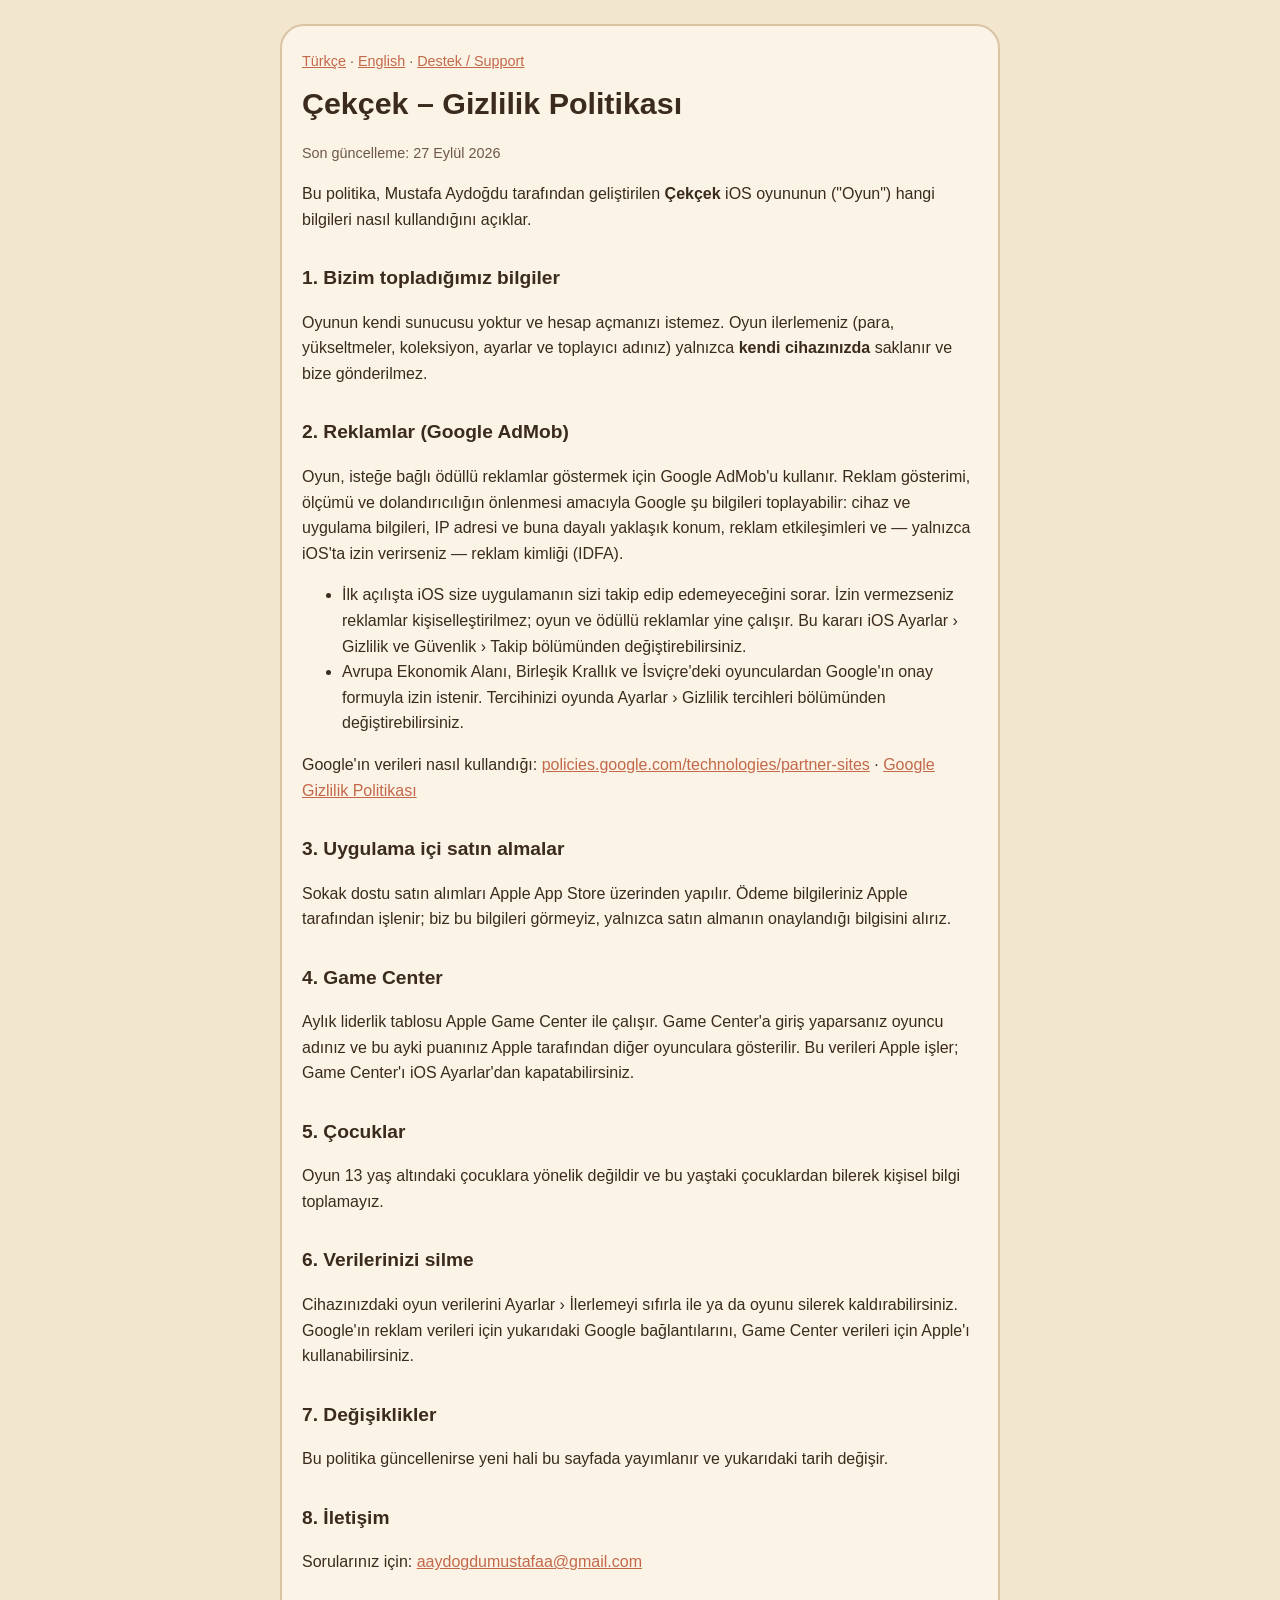
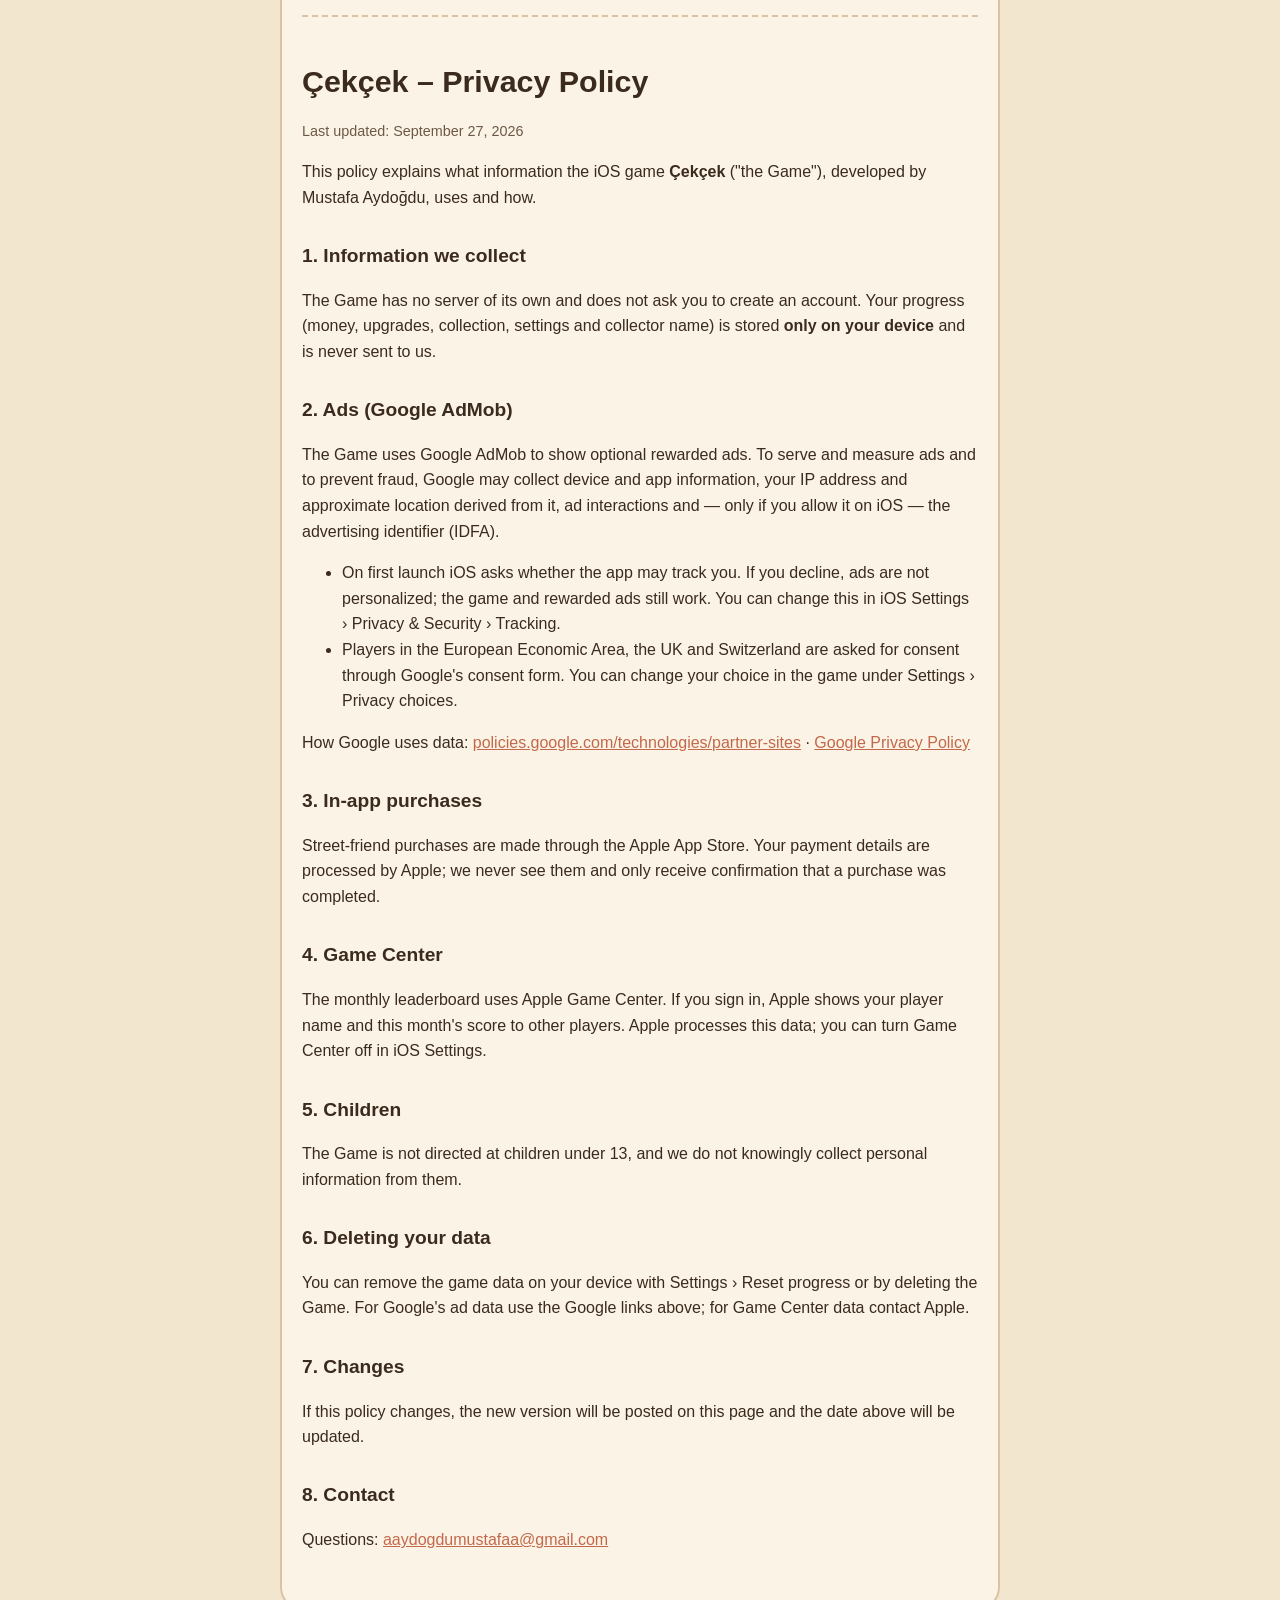
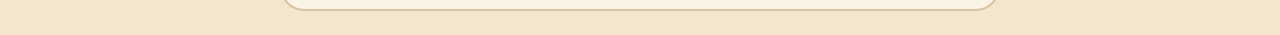
==== cekcek/privacy.html @ 05901439 "Add files via upload" ====
<!doctype html>
<html lang="tr">
<head>
<meta charset="utf-8">
<meta name="viewport" content="width=device-width, initial-scale=1">
<title>Çekçek – Gizlilik Politikası / Privacy Policy</title>
<link rel="stylesheet" href="style.css">
</head>
<body>
<main>
  <nav class="lang"><a href="#tr">Türkçe</a> · <a href="#en">English</a> · <a href="./">Destek / Support</a></nav>

  <section id="tr">
    <h1>Çekçek – Gizlilik Politikası</h1>
    <p class="muted">Son güncelleme: 27 Eylül 2026</p>

    <p>Bu politika, Mustafa Aydoğdu tarafından geliştirilen <strong>Çekçek</strong> iOS oyununun ("Oyun") hangi bilgileri nasıl kullandığını açıklar.</p>

    <h2>1. Bizim topladığımız bilgiler</h2>
    <p>Oyunun kendi sunucusu yoktur ve hesap açmanızı istemez. Oyun ilerlemeniz (para, yükseltmeler, koleksiyon, ayarlar ve toplayıcı adınız) yalnızca <strong>kendi cihazınızda</strong> saklanır ve bize gönderilmez.</p>

    <h2>2. Reklamlar (Google AdMob)</h2>
    <p>Oyun, isteğe bağlı ödüllü reklamlar göstermek için Google AdMob'u kullanır. Reklam gösterimi, ölçümü ve dolandırıcılığın önlenmesi amacıyla Google şu bilgileri toplayabilir: cihaz ve uygulama bilgileri, IP adresi ve buna dayalı yaklaşık konum, reklam etkileşimleri ve — yalnızca iOS'ta izin verirseniz — reklam kimliği (IDFA).</p>
    <ul>
      <li>İlk açılışta iOS size uygulamanın sizi takip edip edemeyeceğini sorar. İzin vermezseniz reklamlar kişiselleştirilmez; oyun ve ödüllü reklamlar yine çalışır. Bu kararı iOS Ayarlar › Gizlilik ve Güvenlik › Takip bölümünden değiştirebilirsiniz.</li>
      <li>Avrupa Ekonomik Alanı, Birleşik Krallık ve İsviçre'deki oyunculardan Google'ın onay formuyla izin istenir. Tercihinizi oyunda Ayarlar › Gizlilik tercihleri bölümünden değiştirebilirsiniz.</li>
    </ul>
    <p>Google'ın verileri nasıl kullandığı: <a href="https://policies.google.com/technologies/partner-sites">policies.google.com/technologies/partner-sites</a> · <a href="https://policies.google.com/privacy">Google Gizlilik Politikası</a></p>

    <h2>3. Uygulama içi satın almalar</h2>
    <p>Sokak dostu satın alımları Apple App Store üzerinden yapılır. Ödeme bilgileriniz Apple tarafından işlenir; biz bu bilgileri görmeyiz, yalnızca satın almanın onaylandığı bilgisini alırız.</p>

    <h2>4. Game Center</h2>
    <p>Aylık liderlik tablosu Apple Game Center ile çalışır. Game Center'a giriş yaparsanız oyuncu adınız ve bu ayki puanınız Apple tarafından diğer oyunculara gösterilir. Bu verileri Apple işler; Game Center'ı iOS Ayarlar'dan kapatabilirsiniz.</p>

    <h2>5. Çocuklar</h2>
    <p>Oyun 13 yaş altındaki çocuklara yönelik değildir ve bu yaştaki çocuklardan bilerek kişisel bilgi toplamayız.</p>

    <h2>6. Verilerinizi silme</h2>
    <p>Cihazınızdaki oyun verilerini Ayarlar › İlerlemeyi sıfırla ile ya da oyunu silerek kaldırabilirsiniz. Google'ın reklam verileri için yukarıdaki Google bağlantılarını, Game Center verileri için Apple'ı kullanabilirsiniz.</p>

    <h2>7. Değişiklikler</h2>
    <p>Bu politika güncellenirse yeni hali bu sayfada yayımlanır ve yukarıdaki tarih değişir.</p>

    <h2>8. İletişim</h2>
    <p>Sorularınız için: <a href="mailto:aaydogdumustafaa@gmail.com">aaydogdumustafaa@gmail.com</a></p>
  </section>

  <hr>

  <section id="en" lang="en">
    <h1>Çekçek – Privacy Policy</h1>
    <p class="muted">Last updated: September 27, 2026</p>

    <p>This policy explains what information the iOS game <strong>Çekçek</strong> ("the Game"), developed by Mustafa Aydoğdu, uses and how.</p>

    <h2>1. Information we collect</h2>
    <p>The Game has no server of its own and does not ask you to create an account. Your progress (money, upgrades, collection, settings and collector name) is stored <strong>only on your device</strong> and is never sent to us.</p>

    <h2>2. Ads (Google AdMob)</h2>
    <p>The Game uses Google AdMob to show optional rewarded ads. To serve and measure ads and to prevent fraud, Google may collect device and app information, your IP address and approximate location derived from it, ad interactions and — only if you allow it on iOS — the advertising identifier (IDFA).</p>
    <ul>
      <li>On first launch iOS asks whether the app may track you. If you decline, ads are not personalized; the game and rewarded ads still work. You can change this in iOS Settings › Privacy &amp; Security › Tracking.</li>
      <li>Players in the European Economic Area, the UK and Switzerland are asked for consent through Google's consent form. You can change your choice in the game under Settings › Privacy choices.</li>
    </ul>
    <p>How Google uses data: <a href="https://policies.google.com/technologies/partner-sites">policies.google.com/technologies/partner-sites</a> · <a href="https://policies.google.com/privacy">Google Privacy Policy</a></p>

    <h2>3. In-app purchases</h2>
    <p>Street-friend purchases are made through the Apple App Store. Your payment details are processed by Apple; we never see them and only receive confirmation that a purchase was completed.</p>

    <h2>4. Game Center</h2>
    <p>The monthly leaderboard uses Apple Game Center. If you sign in, Apple shows your player name and this month's score to other players. Apple processes this data; you can turn Game Center off in iOS Settings.</p>

    <h2>5. Children</h2>
    <p>The Game is not directed at children under 13, and we do not knowingly collect personal information from them.</p>

    <h2>6. Deleting your data</h2>
    <p>You can remove the game data on your device with Settings › Reset progress or by deleting the Game. For Google's ad data use the Google links above; for Game Center data contact Apple.</p>

    <h2>7. Changes</h2>
    <p>If this policy changes, the new version will be posted on this page and the date above will be updated.</p>

    <h2>8. Contact</h2>
    <p>Questions: <a href="mailto:aaydogdumustafaa@gmail.com">aaydogdumustafaa@gmail.com</a></p>
  </section>
</main>
</body>
</html>
---- cekcek/style.css ----
:root {
  --paper: #F3E6CE;
  --card: #FBF4E6;
  --edge: #D9C3A3;
  --ink: #3B2A1E;
  --soft: #6E5847;
  --accent: #C3684A;
}
@media (prefers-color-scheme: dark) {
  :root { --paper: #231A14; --card: #2E231B; --edge: #4A3A2E; --ink: #F3E6CE; --soft: #C9B59A; --accent: #E3906F; }
}
* { box-sizing: border-box; }
body {
  margin: 0;
  background: var(--paper);
  color: var(--ink);
  font: 16px/1.6 -apple-system, BlinkMacSystemFont, "Segoe UI", Roboto, sans-serif;
}
main {
  max-width: 720px;
  margin: 24px auto;
  padding: 24px 20px 40px;
  background: var(--card);
  border: 2px solid var(--edge);
  border-radius: 24px;
}
@media (max-width: 760px) { main { margin: 0; border-radius: 0; border-width: 0; } }
h1 { font-size: 1.9rem; margin: 0.2em 0 0.3em; }
h2 { font-size: 1.2rem; margin-top: 1.6em; }
h3 { font-size: 1rem; margin-bottom: 0.2em; }
a { color: var(--accent); }
.lead { font-size: 1.1rem; }
.muted { color: var(--soft); font-size: 0.9rem; }
.lang { font-size: 0.9rem; color: var(--soft); }
hr { border: 0; border-top: 2px dashed var(--edge); margin: 40px 0; }
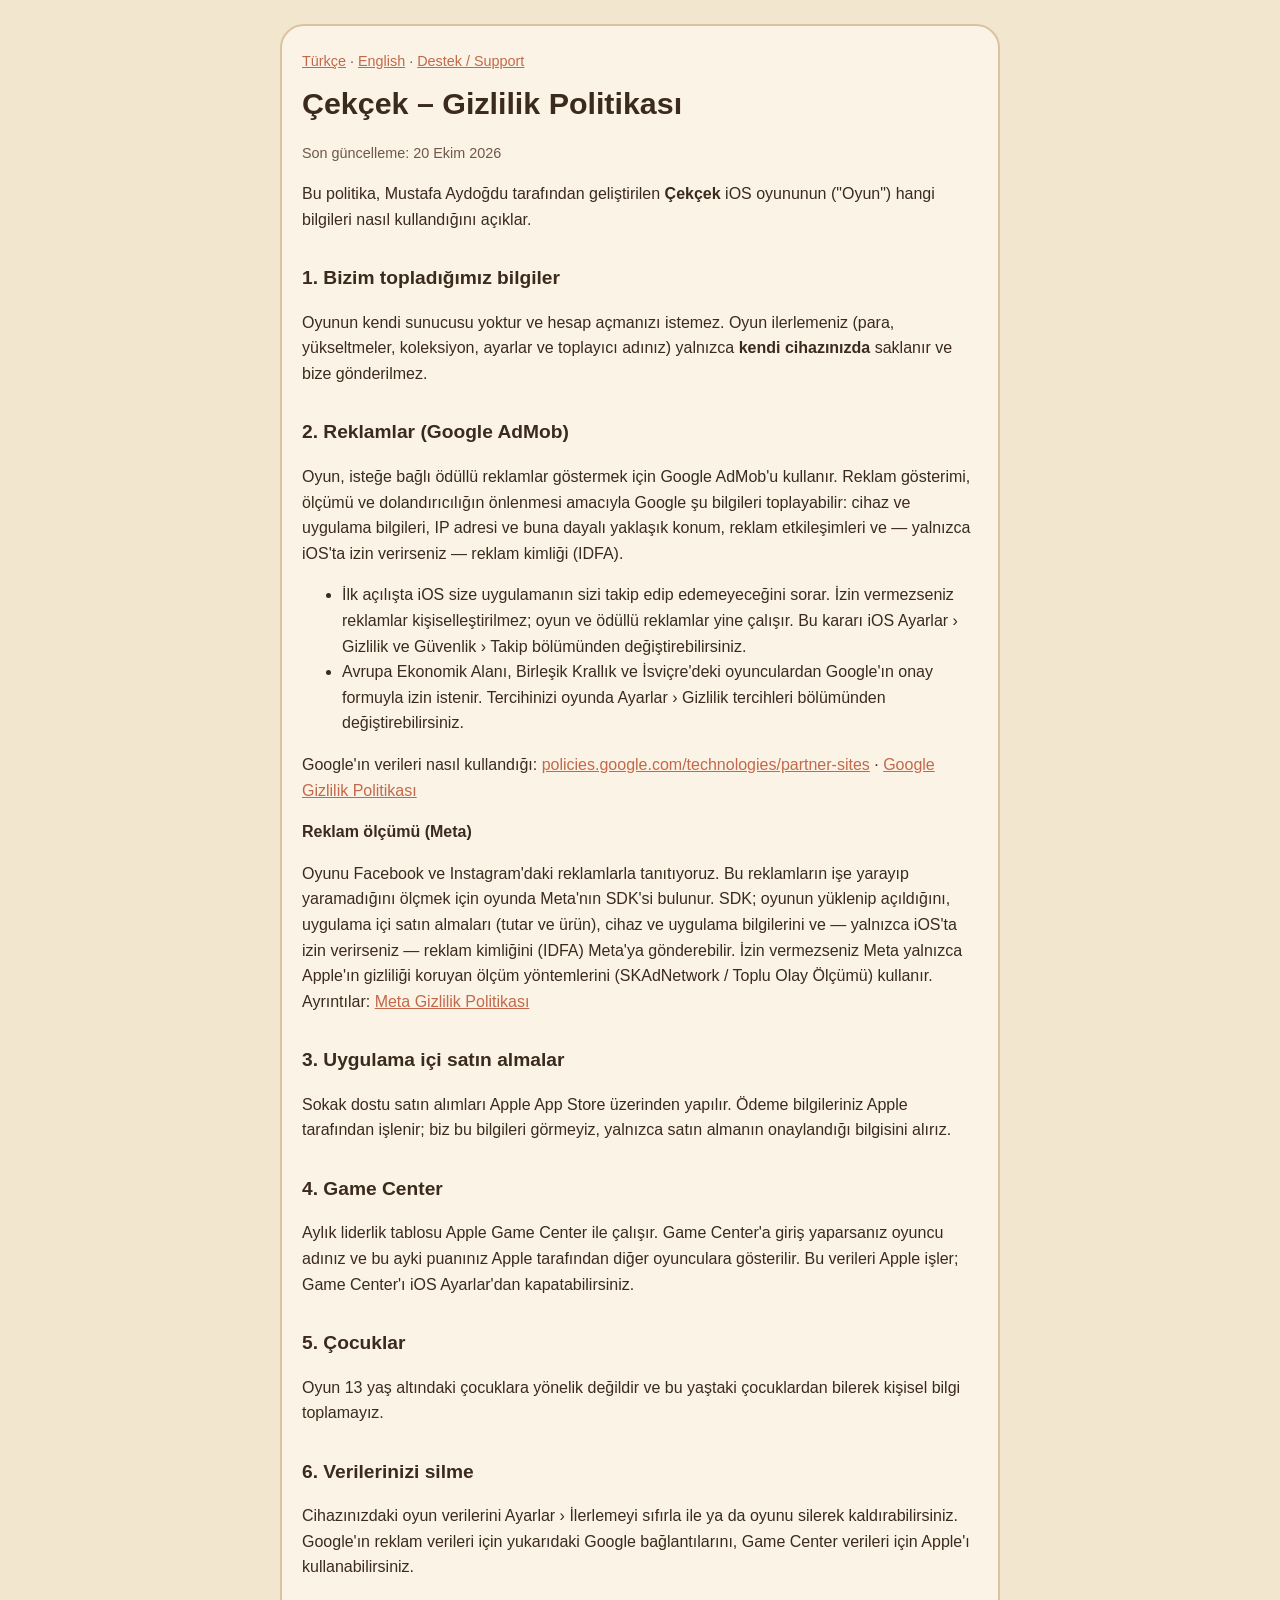
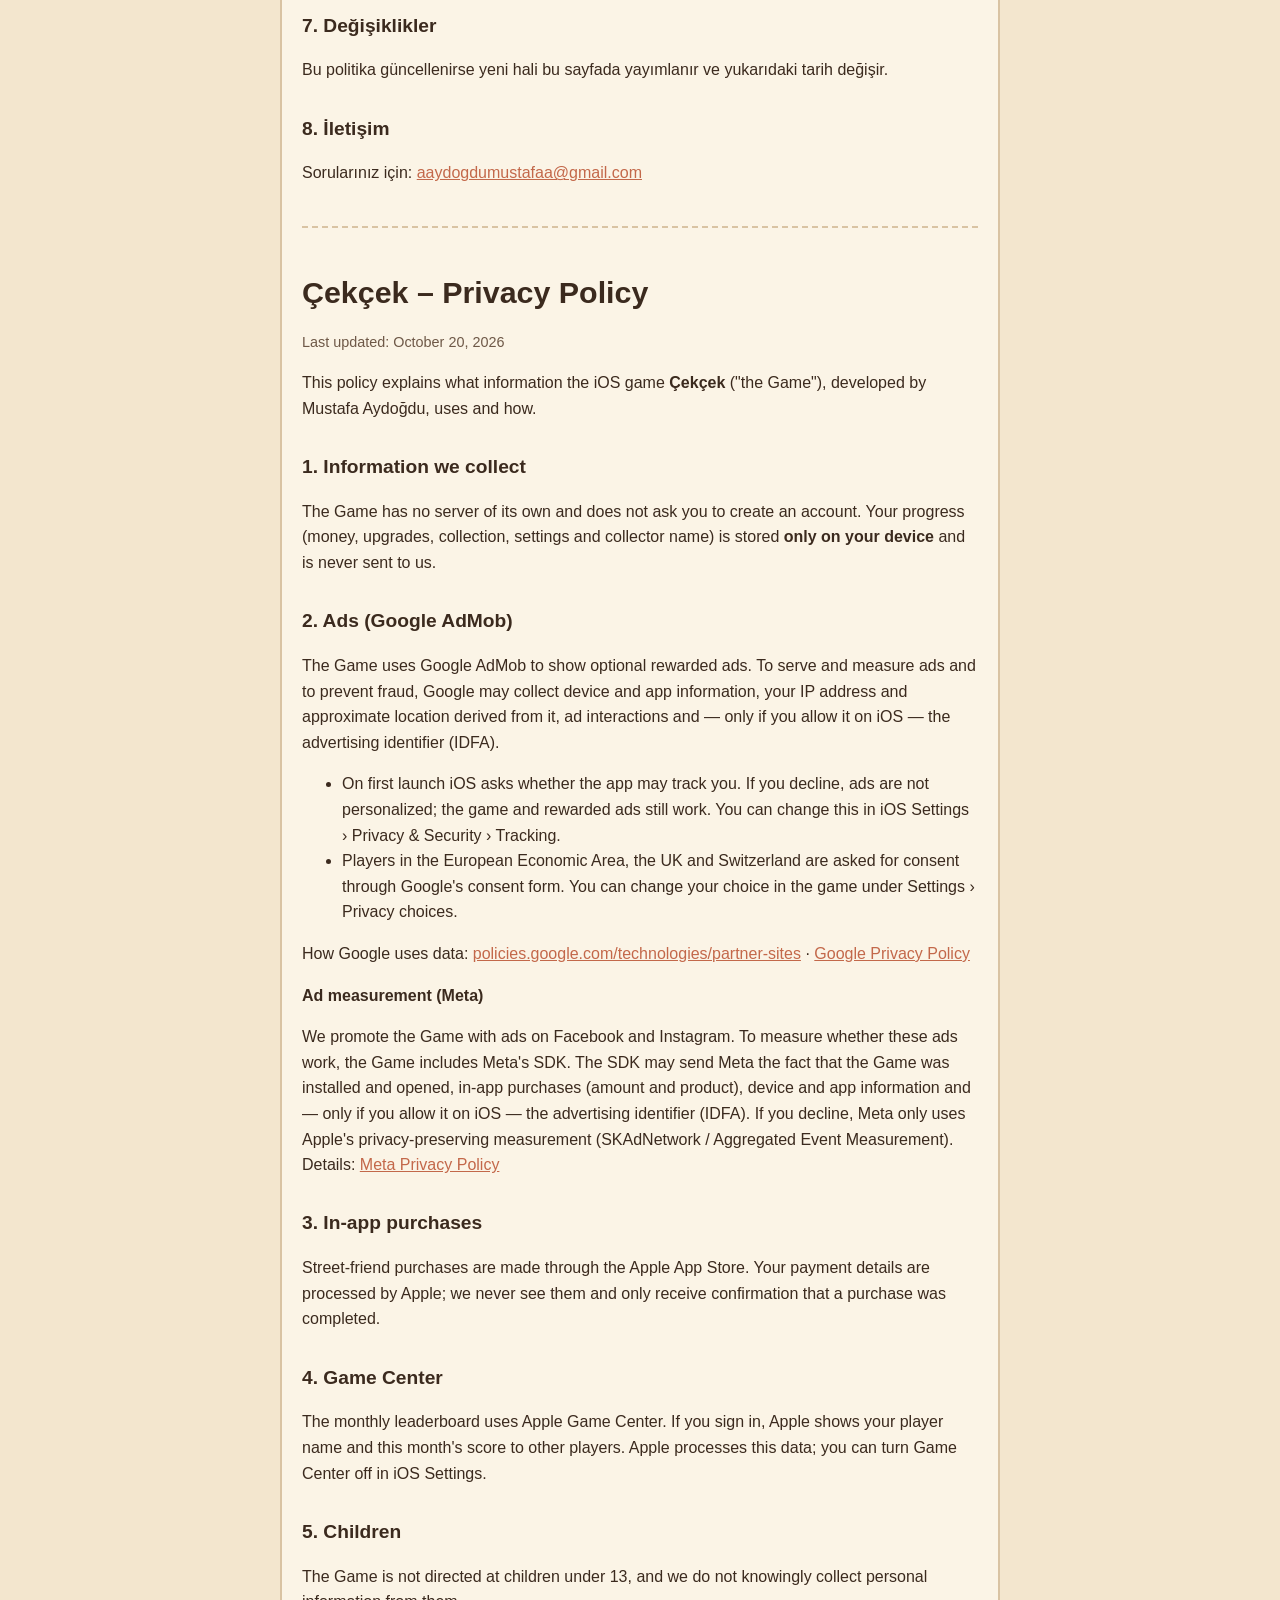
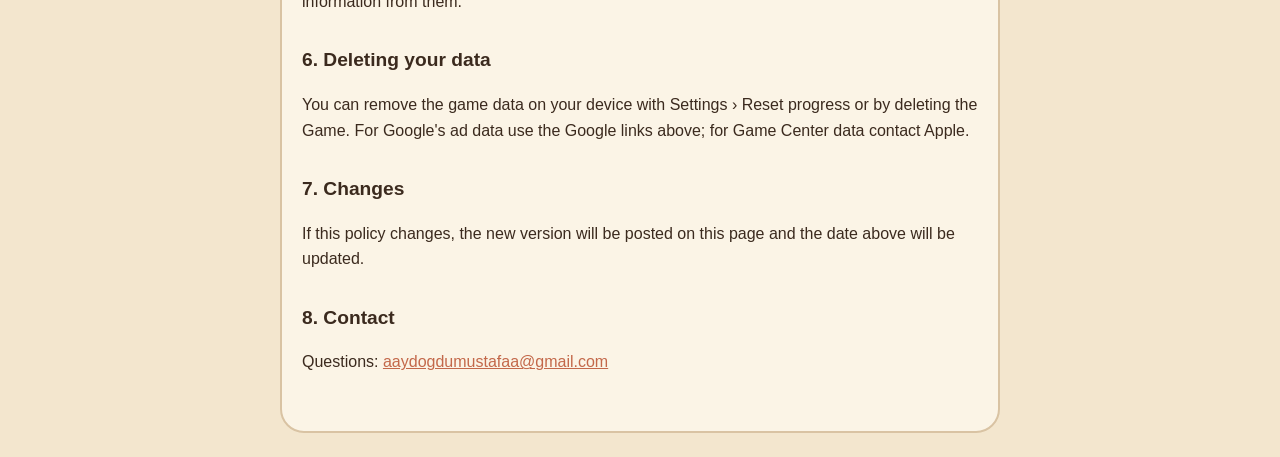
==== commit e6889467: "Privacy: Meta reklam ölçümü (SDK) eklendi" ====
--- a/cekcek/privacy.html
+++ b/cekcek/privacy.html
@@ -12,7 +12,7 @@
 
   <section id="tr">
     <h1>Çekçek – Gizlilik Politikası</h1>
-    <p class="muted">Son güncelleme: 27 Eylül 2026</p>
+    <p class="muted">Son güncelleme: 20 Ekim 2026</p>
 
     <p>Bu politika, Mustafa Aydoğdu tarafından geliştirilen <strong>Çekçek</strong> iOS oyununun ("Oyun") hangi bilgileri nasıl kullandığını açıklar.</p>
 
@@ -26,6 +26,9 @@
       <li>Avrupa Ekonomik Alanı, Birleşik Krallık ve İsviçre'deki oyunculardan Google'ın onay formuyla izin istenir. Tercihinizi oyunda Ayarlar › Gizlilik tercihleri bölümünden değiştirebilirsiniz.</li>
     </ul>
     <p>Google'ın verileri nasıl kullandığı: <a href="https://policies.google.com/technologies/partner-sites">policies.google.com/technologies/partner-sites</a> · <a href="https://policies.google.com/privacy">Google Gizlilik Politikası</a></p>
+
+    <h3>Reklam ölçümü (Meta)</h3>
+    <p>Oyunu Facebook ve Instagram'daki reklamlarla tanıtıyoruz. Bu reklamların işe yarayıp yaramadığını ölçmek için oyunda Meta'nın SDK'si bulunur. SDK; oyunun yüklenip açıldığını, uygulama içi satın almaları (tutar ve ürün), cihaz ve uygulama bilgilerini ve — yalnızca iOS'ta izin verirseniz — reklam kimliğini (IDFA) Meta'ya gönderebilir. İzin vermezseniz Meta yalnızca Apple'ın gizliliği koruyan ölçüm yöntemlerini (SKAdNetwork / Toplu Olay Ölçümü) kullanır. Ayrıntılar: <a href="https://www.facebook.com/privacy/policy">Meta Gizlilik Politikası</a></p>
 
     <h2>3. Uygulama içi satın almalar</h2>
     <p>Sokak dostu satın alımları Apple App Store üzerinden yapılır. Ödeme bilgileriniz Apple tarafından işlenir; biz bu bilgileri görmeyiz, yalnızca satın almanın onaylandığı bilgisini alırız.</p>
@@ -50,7 +53,7 @@
 
   <section id="en" lang="en">
     <h1>Çekçek – Privacy Policy</h1>
-    <p class="muted">Last updated: September 27, 2026</p>
+    <p class="muted">Last updated: October 20, 2026</p>
 
     <p>This policy explains what information the iOS game <strong>Çekçek</strong> ("the Game"), developed by Mustafa Aydoğdu, uses and how.</p>
 
@@ -64,6 +67,9 @@
       <li>Players in the European Economic Area, the UK and Switzerland are asked for consent through Google's consent form. You can change your choice in the game under Settings › Privacy choices.</li>
     </ul>
     <p>How Google uses data: <a href="https://policies.google.com/technologies/partner-sites">policies.google.com/technologies/partner-sites</a> · <a href="https://policies.google.com/privacy">Google Privacy Policy</a></p>
+
+    <h3>Ad measurement (Meta)</h3>
+    <p>We promote the Game with ads on Facebook and Instagram. To measure whether these ads work, the Game includes Meta's SDK. The SDK may send Meta the fact that the Game was installed and opened, in-app purchases (amount and product), device and app information and — only if you allow it on iOS — the advertising identifier (IDFA). If you decline, Meta only uses Apple's privacy-preserving measurement (SKAdNetwork / Aggregated Event Measurement). Details: <a href="https://www.facebook.com/privacy/policy">Meta Privacy Policy</a></p>
 
     <h2>3. In-app purchases</h2>
     <p>Street-friend purchases are made through the Apple App Store. Your payment details are processed by Apple; we never see them and only receive confirmation that a purchase was completed.</p>
